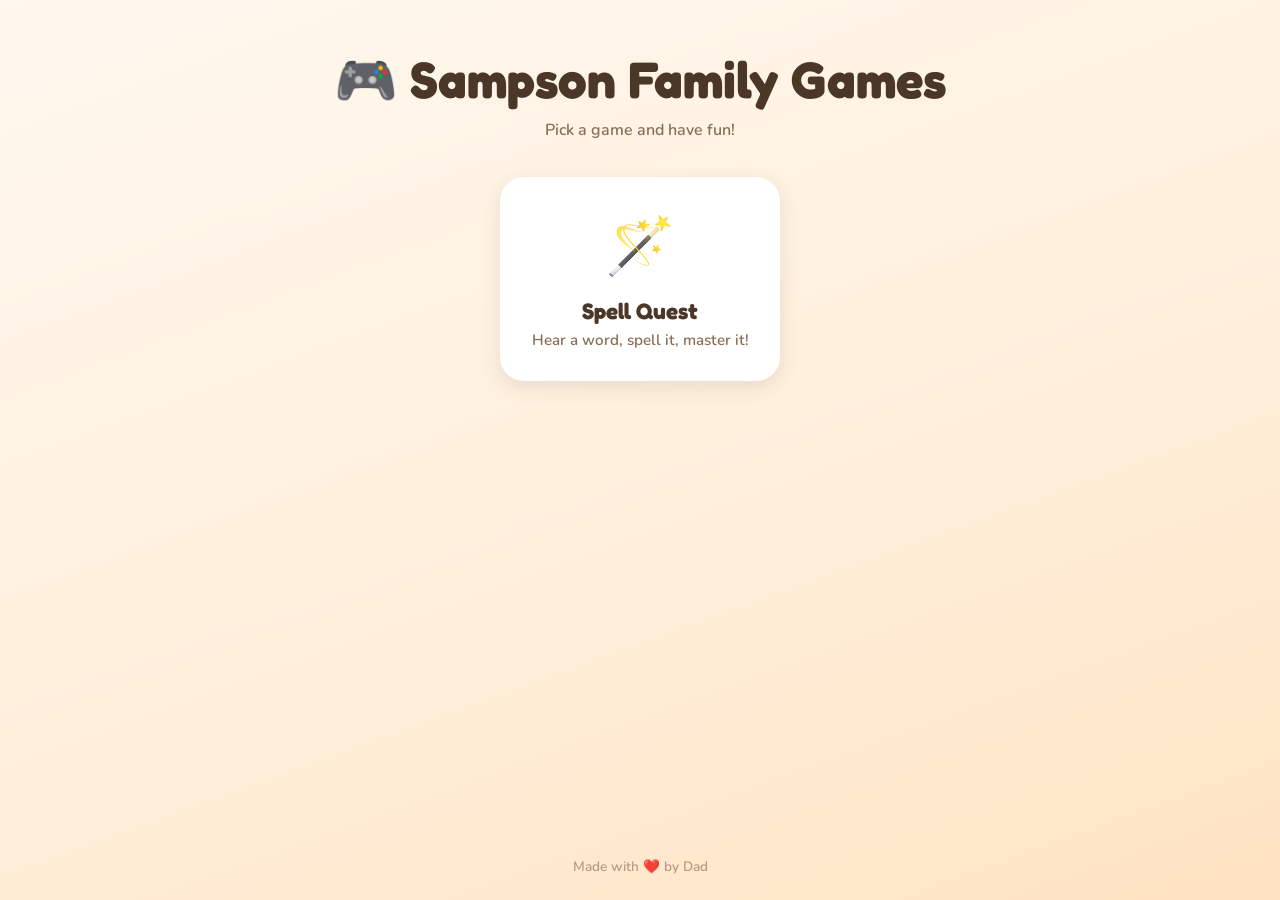
==== index.html @ 053ad47f "feat: add family games launcher and Spell Quest" ====
<!DOCTYPE html>
<html lang="en">
<head>
  <meta charset="utf-8">
  <meta name="viewport" content="width=device-width, initial-scale=1">
  <title>Sampson Family Games</title>
  <link rel="preconnect" href="https://fonts.googleapis.com">
  <link rel="preconnect" href="https://fonts.gstatic.com" crossorigin>
  <link href="https://fonts.googleapis.com/css2?family=Fredoka:wght@500;600;700&family=Nunito:wght@600;800&display=swap" rel="stylesheet">
  <style>
    * { margin: 0; padding: 0; box-sizing: border-box; }
    body {
      font-family: 'Nunito', sans-serif;
      background: linear-gradient(160deg, #FFF8EF 0%, #FFEED9 60%, #FFE3C2 100%);
      min-height: 100vh;
      display: flex;
      flex-direction: column;
      align-items: center;
      padding: 24px;
    }
    h1 {
      font-family: 'Fredoka', sans-serif;
      font-size: clamp(2rem, 6vw, 3.2rem);
      color: #4A3728;
      margin: 24px 0 8px;
      text-align: center;
    }
    p.tag { color: #8a6f57; font-weight: 600; margin-bottom: 36px; text-align: center; }
    .games {
      display: grid;
      grid-template-columns: repeat(auto-fit, minmax(240px, 280px));
      gap: 24px;
      justify-content: center;
      width: 100%;
      max-width: 960px;
    }
    a.card {
      background: #fff;
      border-radius: 24px;
      padding: 28px 24px;
      text-decoration: none;
      box-shadow: 0 6px 20px rgba(74, 55, 40, .12);
      transition: transform .15s ease, box-shadow .15s ease;
      text-align: center;
      border: 3px solid transparent;
    }
    a.card:hover, a.card:focus-visible {
      transform: translateY(-4px) scale(1.02);
      box-shadow: 0 12px 28px rgba(74, 55, 40, .18);
      border-color: #FFB347;
    }
    .card .emoji { font-size: 3.5rem; display: block; margin-bottom: 12px; }
    .card h2 { font-family: 'Fredoka', sans-serif; color: #4A3728; font-size: 1.4rem; margin-bottom: 6px; }
    .card p { color: #8a6f57; font-weight: 600; font-size: .95rem; }
    footer { margin-top: auto; padding-top: 40px; color: #b39a80; font-weight: 600; font-size: .85rem; }
  </style>
</head>
<body>
  <h1>🎮 Sampson Family Games</h1>
  <p class="tag">Pick a game and have fun!</p>
  <div class="games">
    <a class="card" href="spell-quest/">
      <span class="emoji">🪄</span>
      <h2>Spell Quest</h2>
      <p>Hear a word, spell it, master it!</p>
    </a>
  </div>
  <footer>Made with ❤️ by Dad</footer>
</body>
</html>
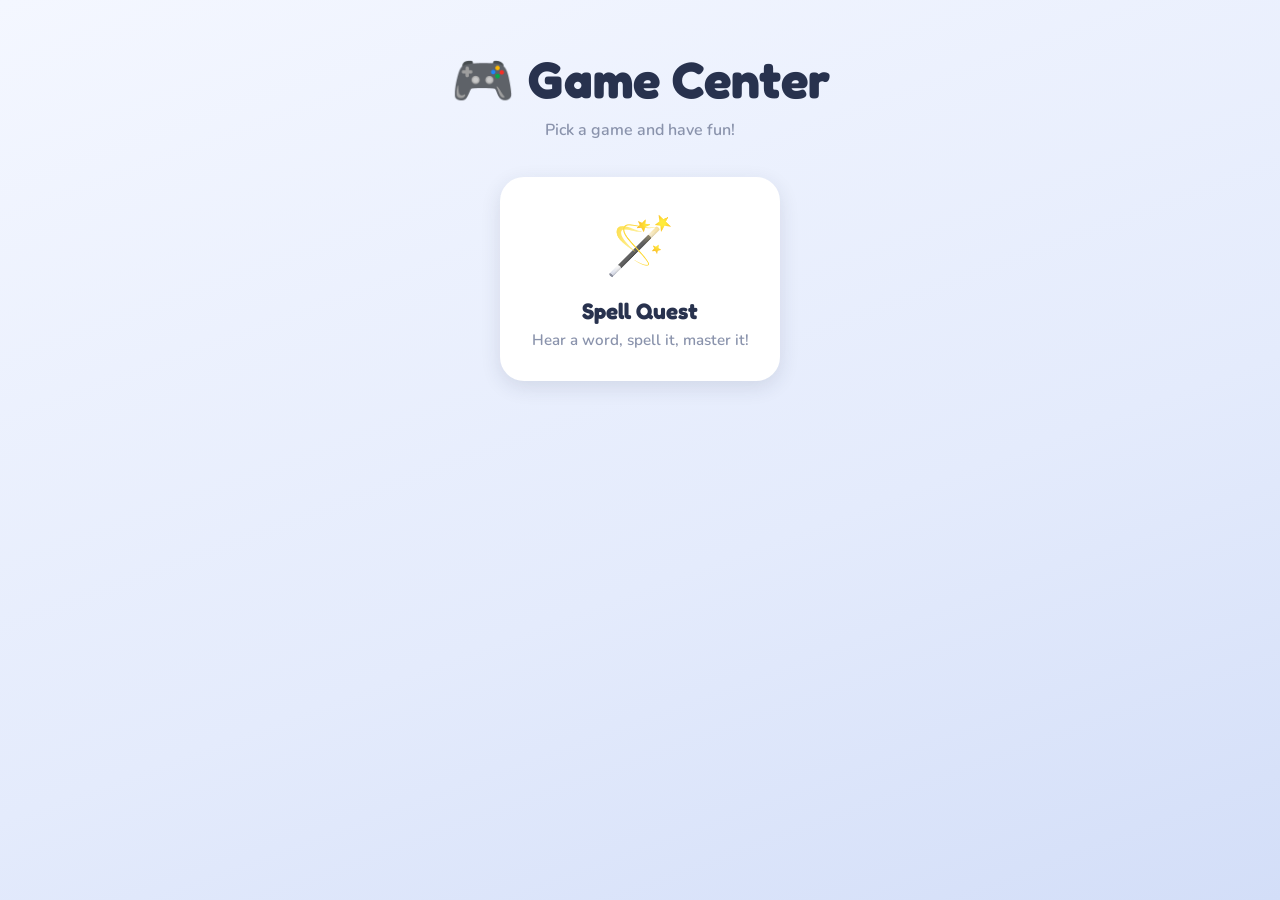
==== commit e89a09bb: "feat: retheme launcher as Game Center with Spell Quest blue palette" ====
--- a/index.html
+++ b/index.html
@@ -3,7 +3,7 @@
 <head>
   <meta charset="utf-8">
   <meta name="viewport" content="width=device-width, initial-scale=1">
-  <title>Sampson Family Games</title>
+  <title>Game Center</title>
   <link rel="preconnect" href="https://fonts.googleapis.com">
   <link rel="preconnect" href="https://fonts.gstatic.com" crossorigin>
   <link href="https://fonts.googleapis.com/css2?family=Fredoka:wght@500;600;700&family=Nunito:wght@600;800&display=swap" rel="stylesheet">
@@ -11,7 +11,7 @@
     * { margin: 0; padding: 0; box-sizing: border-box; }
     body {
       font-family: 'Nunito', sans-serif;
-      background: linear-gradient(160deg, #FFF8EF 0%, #FFEED9 60%, #FFE3C2 100%);
+      background: linear-gradient(160deg, #F4F7FF 0%, #E4EBFC 60%, #D3DEF8 100%);
       min-height: 100vh;
       display: flex;
       flex-direction: column;
@@ -21,11 +21,11 @@
     h1 {
       font-family: 'Fredoka', sans-serif;
       font-size: clamp(2rem, 6vw, 3.2rem);
-      color: #4A3728;
+      color: #28324E;
       margin: 24px 0 8px;
       text-align: center;
     }
-    p.tag { color: #8a6f57; font-weight: 600; margin-bottom: 36px; text-align: center; }
+    p.tag { color: #8A93AC; font-weight: 600; margin-bottom: 36px; text-align: center; }
     .games {
       display: grid;
       grid-template-columns: repeat(auto-fit, minmax(240px, 280px));
@@ -39,24 +39,23 @@
       border-radius: 24px;
       padding: 28px 24px;
       text-decoration: none;
-      box-shadow: 0 6px 20px rgba(74, 55, 40, .12);
+      box-shadow: 0 6px 20px rgba(40, 50, 78, .12);
       transition: transform .15s ease, box-shadow .15s ease;
       text-align: center;
       border: 3px solid transparent;
     }
     a.card:hover, a.card:focus-visible {
       transform: translateY(-4px) scale(1.02);
-      box-shadow: 0 12px 28px rgba(74, 55, 40, .18);
-      border-color: #FFB347;
+      box-shadow: 0 12px 28px rgba(40, 50, 78, .18);
+      border-color: #5B7BD6;
     }
     .card .emoji { font-size: 3.5rem; display: block; margin-bottom: 12px; }
-    .card h2 { font-family: 'Fredoka', sans-serif; color: #4A3728; font-size: 1.4rem; margin-bottom: 6px; }
-    .card p { color: #8a6f57; font-weight: 600; font-size: .95rem; }
-    footer { margin-top: auto; padding-top: 40px; color: #b39a80; font-weight: 600; font-size: .85rem; }
+    .card h2 { font-family: 'Fredoka', sans-serif; color: #28324E; font-size: 1.4rem; margin-bottom: 6px; }
+    .card p { color: #8A93AC; font-weight: 600; font-size: .95rem; }
   </style>
 </head>
 <body>
-  <h1>🎮 Sampson Family Games</h1>
+  <h1>🎮 Game Center</h1>
   <p class="tag">Pick a game and have fun!</p>
   <div class="games">
     <a class="card" href="spell-quest/">
@@ -65,6 +64,5 @@
       <p>Hear a word, spell it, master it!</p>
     </a>
   </div>
-  <footer>Made with ❤️ by Dad</footer>
 </body>
 </html>
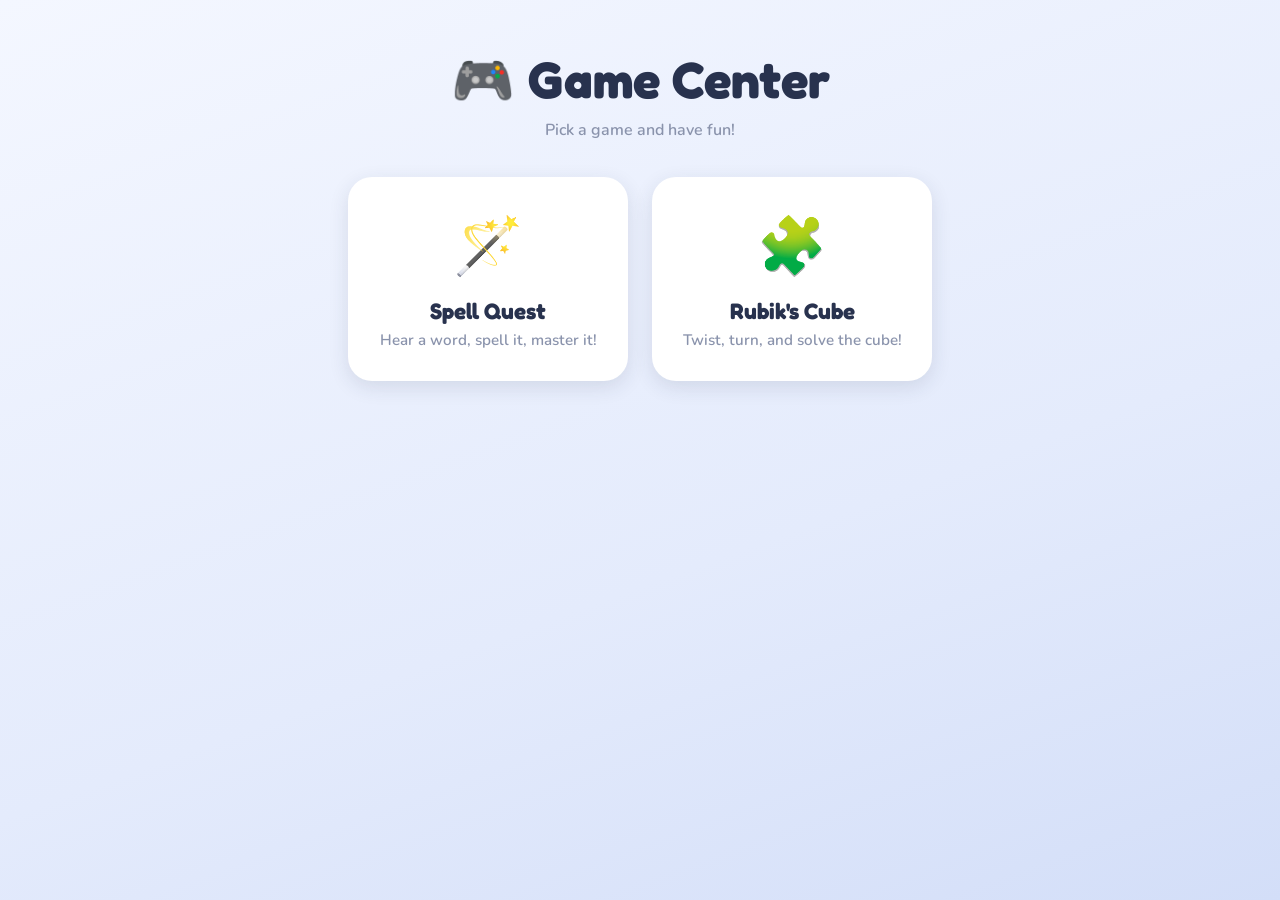
==== commit 0e6e8446: "feat: add Rubik's Cube game" ====
--- a/index.html
+++ b/index.html
@@ -63,6 +63,11 @@
       <h2>Spell Quest</h2>
       <p>Hear a word, spell it, master it!</p>
     </a>
+    <a class="card" href="rubiks-cube/">
+      <span class="emoji">🧩</span>
+      <h2>Rubik's Cube</h2>
+      <p>Twist, turn, and solve the cube!</p>
+    </a>
   </div>
 </body>
 </html>
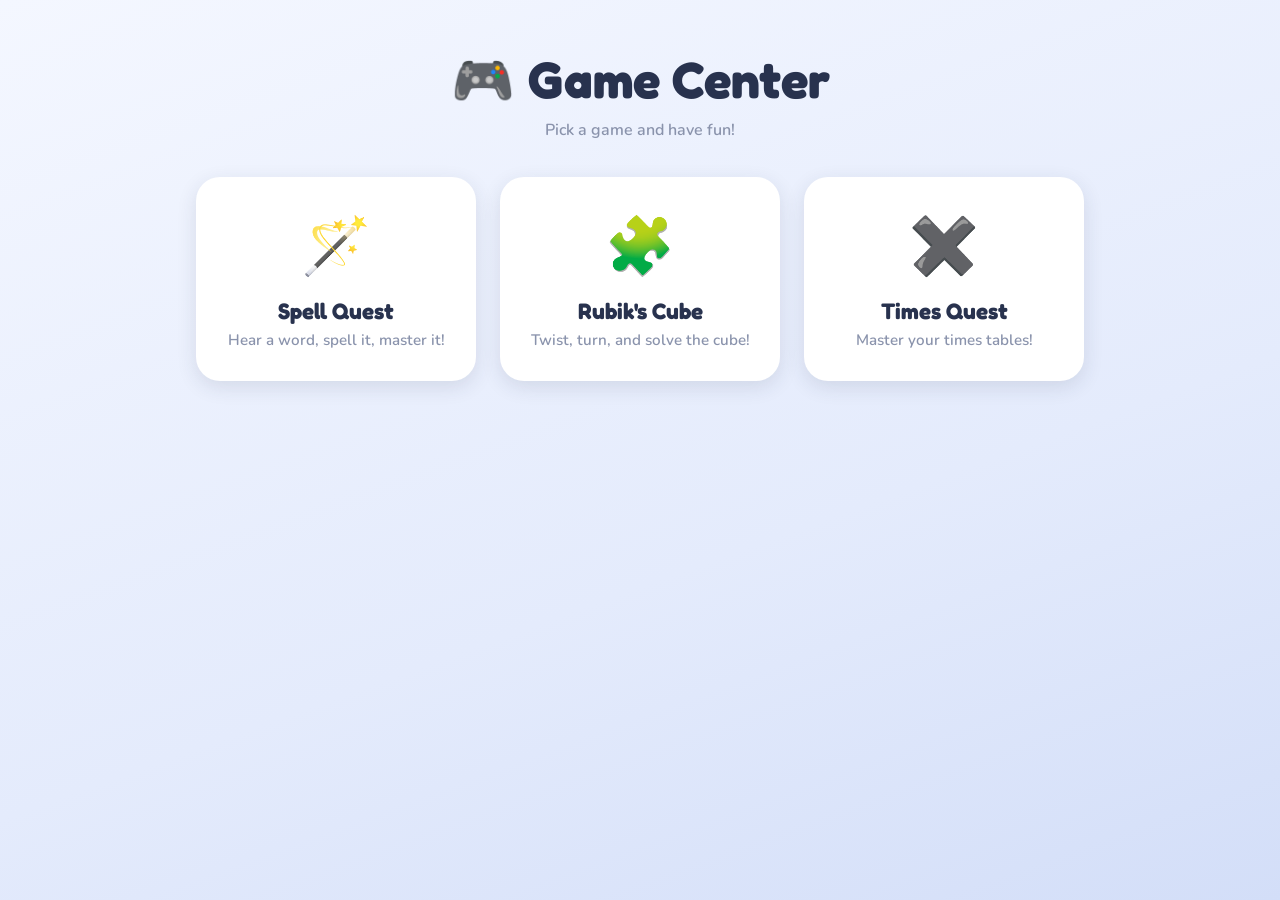
==== commit 0242a243: "feat: add Times Quest times-table game" ====
--- a/index.html
+++ b/index.html
@@ -68,6 +68,11 @@
       <h2>Rubik's Cube</h2>
       <p>Twist, turn, and solve the cube!</p>
     </a>
+    <a class="card" href="times-quest/">
+      <span class="emoji">✖️</span>
+      <h2>Times Quest</h2>
+      <p>Master your times tables!</p>
+    </a>
   </div>
 </body>
 </html>
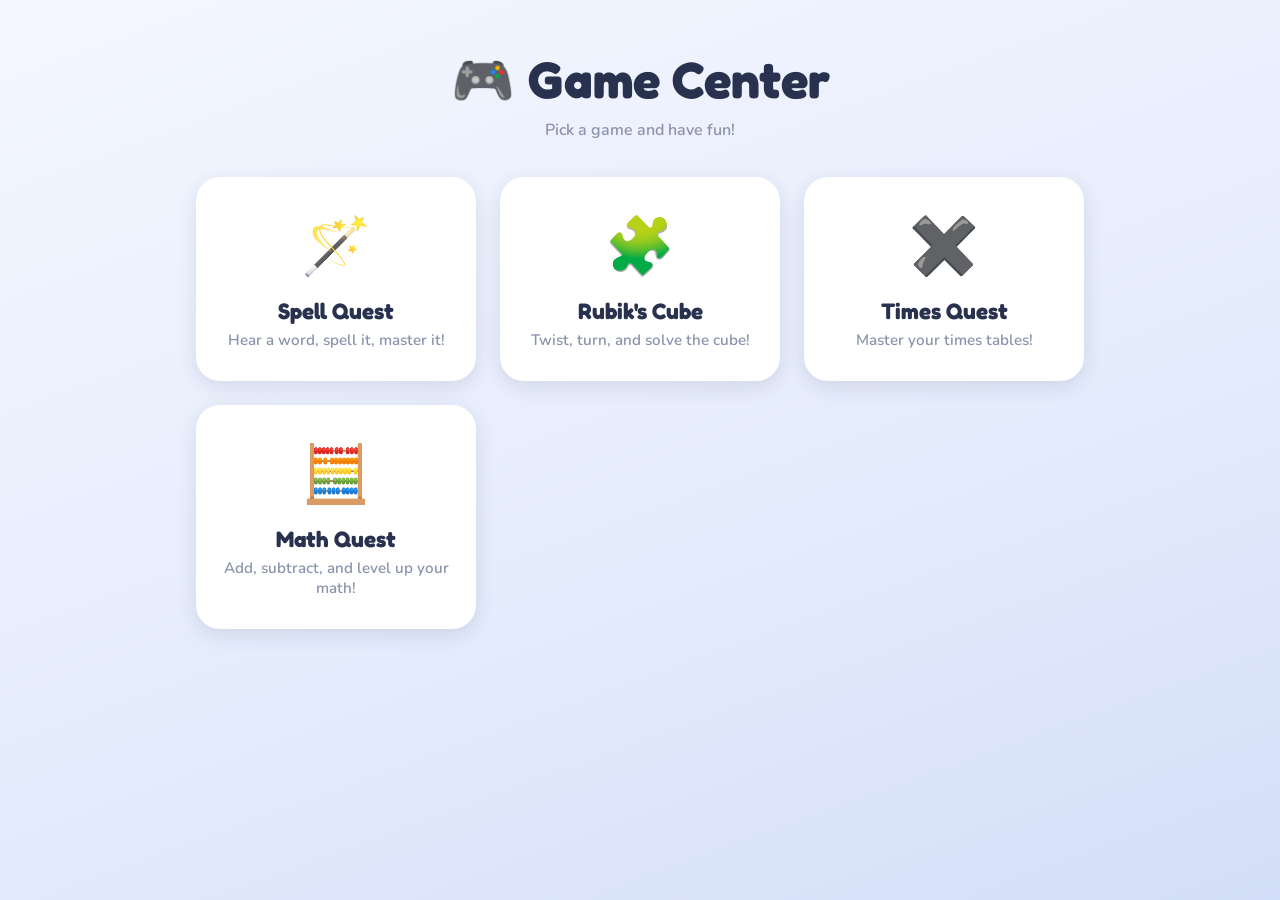
==== commit 72bb6890: "feat: add Math Quest 2nd grade math game with grade selector" ====
--- a/index.html
+++ b/index.html
@@ -73,6 +73,11 @@
       <h2>Times Quest</h2>
       <p>Master your times tables!</p>
     </a>
+    <a class="card" href="math-quest/">
+      <span class="emoji">🧮</span>
+      <h2>Math Quest</h2>
+      <p>Add, subtract, and level up your math!</p>
+    </a>
   </div>
 </body>
 </html>
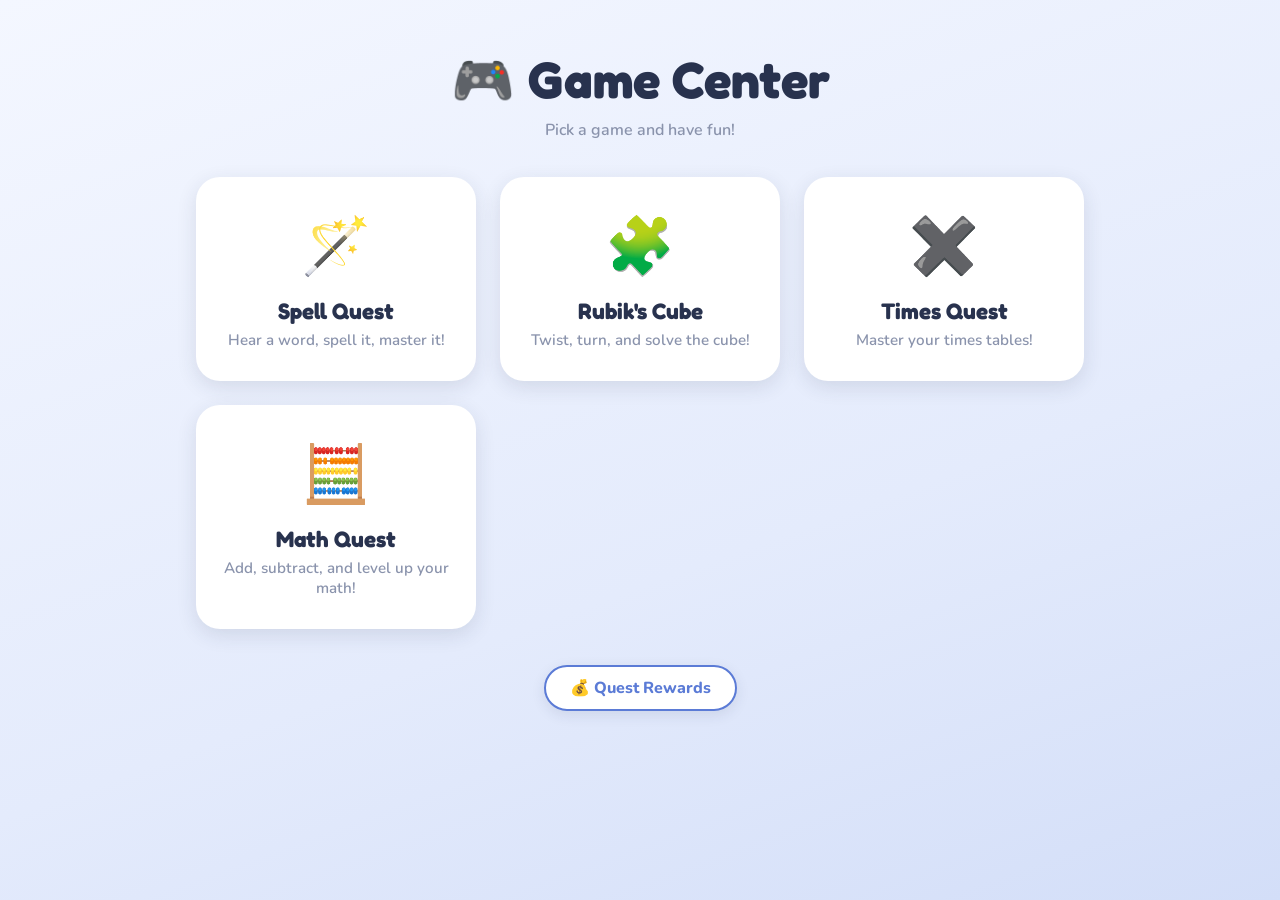
==== commit e2727eaf: "feat: add Quest Rewards unit-completion tracker with parent payout screen" ====
--- a/index.html
+++ b/index.html
@@ -8,7 +8,7 @@
   <link rel="preconnect" href="https://fonts.gstatic.com" crossorigin>
   <link href="https://fonts.googleapis.com/css2?family=Fredoka:wght@500;600;700&family=Nunito:wght@600;800&display=swap" rel="stylesheet">
   <style>
-    * { margin: 0; padding: 0; box-sizing: border-box; }
+    * { margin: 0; padding: 0; box-sizing: border-box; touch-action: manipulation; }
     body {
       font-family: 'Nunito', sans-serif;
       background: linear-gradient(160deg, #F4F7FF 0%, #E4EBFC 60%, #D3DEF8 100%);
@@ -52,6 +52,19 @@
     .card .emoji { font-size: 3.5rem; display: block; margin-bottom: 12px; }
     .card h2 { font-family: 'Fredoka', sans-serif; color: #28324E; font-size: 1.4rem; margin-bottom: 6px; }
     .card p { color: #8A93AC; font-weight: 600; font-size: .95rem; }
+    .rewards-link {
+      margin-top: 36px;
+      font-weight: 800;
+      font-size: 1rem;
+      color: #5B7BD6;
+      text-decoration: none;
+      background: #fff;
+      border: 2px solid #5B7BD6;
+      border-radius: 999px;
+      padding: 10px 24px;
+      box-shadow: 0 4px 14px rgba(40, 50, 78, .1);
+    }
+    .rewards-link:hover { background: #5B7BD6; color: #fff; }
   </style>
 </head>
 <body>
@@ -79,5 +92,6 @@
       <p>Add, subtract, and level up your math!</p>
     </a>
   </div>
+  <a class="rewards-link" href="rewards/">💰 Quest Rewards</a>
 </body>
 </html>
